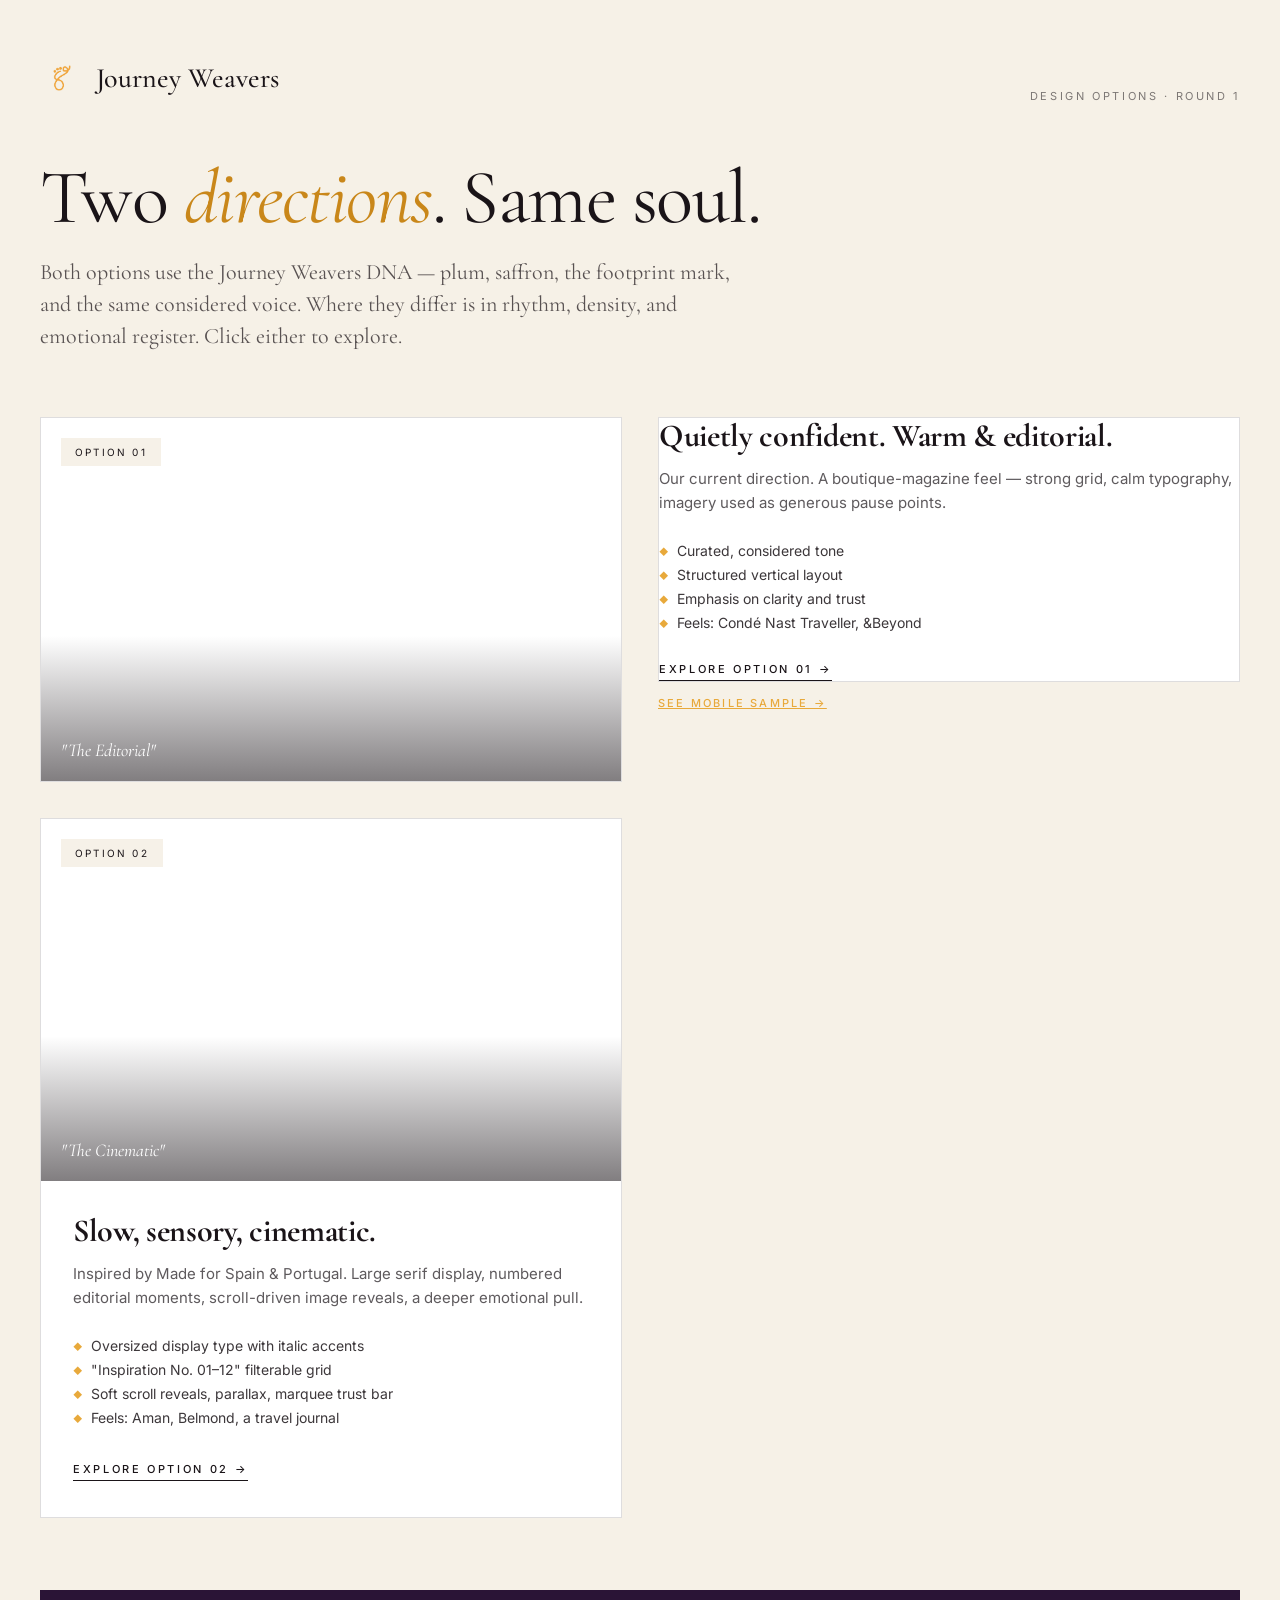
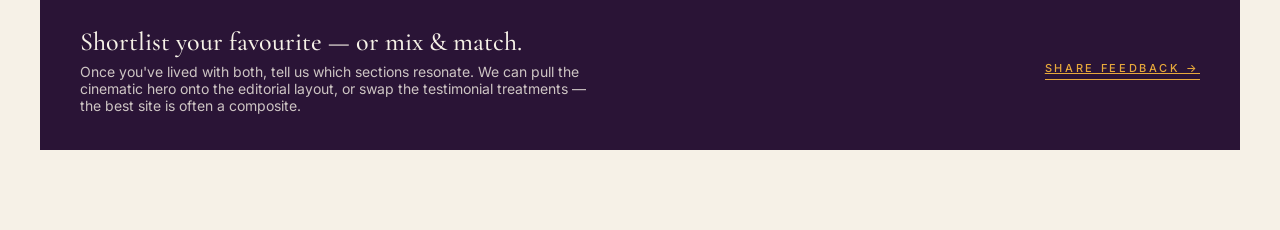
==== options.html @ 50d957d8 "Initial commit: Journey Weavers site" ====
<!doctype html>
<html lang="en">
<head>
<meta charset="utf-8"/>
<meta name="viewport" content="width=device-width,initial-scale=1"/>
<title>Journey Weavers — Design Options</title>
<link rel="preconnect" href="https://fonts.googleapis.com"/>
<link rel="preconnect" href="https://fonts.gstatic.com" crossorigin/>
<link href="https://fonts.googleapis.com/css2?family=Cormorant+Garamond:ital,wght@0,400;0,500;1,400&family=Inter:wght@400;500;600&display=swap" rel="stylesheet"/>
<template id="__bundler_thumbnail">
<svg xmlns="http://www.w3.org/2000/svg" viewBox="0 0 400 280" width="100%" height="100%">
<rect width="400" height="280" fill="#2A1436"/>
<circle cx="200" cy="110" r="38" fill="#E8A93B"/>
<text x="200" y="200" text-anchor="middle" fill="#F6F1E7" font-family="Georgia, serif" font-size="26" font-style="italic">Journey Weavers</text>
<text x="200" y="230" text-anchor="middle" fill="#E8A93B" font-family="Georgia, serif" font-size="12" letter-spacing="3">DESIGN OPTIONS</text>
</svg>
</template>
<style>
  :root{
    --plum:#2A1436;--saffron:#E8A93B;--paper:#F6F1E7;--ink:#1A1418;--hair:rgba(26,20,24,.14);
    --serif:"Cormorant Garamond",Georgia,serif;--sans:"Inter",system-ui,sans-serif;
  }
  *{box-sizing:border-box;margin:0;padding:0}
  body{background:var(--paper);color:var(--ink);font-family:var(--sans);-webkit-font-smoothing:antialiased;min-height:100vh}
  .wrap{max-width:1280px;margin:0 auto;padding:56px 40px 80px}
  header{display:flex;justify-content:space-between;align-items:baseline;margin-bottom:56px;gap:30px;flex-wrap:wrap}
  .brand{font-family:var(--serif);font-size:28px;font-weight:500;display:flex;align-items:center;gap:12px}
  .brand img{width:44px;height:44px;object-fit:contain;display:block;mix-blend-mode:multiply}
  .meta{font-size:11px;letter-spacing:.24em;text-transform:uppercase;color:rgba(26,20,24,.55)}
  h1{font-family:var(--serif);font-size:clamp(44px,6vw,84px);line-height:1.02;letter-spacing:-0.02em;font-weight:400;max-width:900px;margin-bottom:20px}
  h1 em{color:#C9871A;font-style:italic}
  .lede{font-family:var(--serif);font-size:22px;line-height:1.45;max-width:720px;color:rgba(26,20,24,.72);margin-bottom:64px}
  .grid{display:grid;grid-template-columns:1fr 1fr;gap:36px}
  .card{background:#fff;border:1px solid var(--hair);overflow:hidden;transition:transform .4s cubic-bezier(.2,.7,.2,1),box-shadow .4s;text-decoration:none;color:inherit;display:flex;flex-direction:column}
  .card:hover{transform:translateY(-6px);box-shadow:0 30px 60px -30px rgba(42,20,54,.35)}
  .card .preview{aspect-ratio:16/10;background:center/cover no-repeat;position:relative;overflow:hidden}
  .card .preview::after{content:"";position:absolute;inset:0;background:linear-gradient(180deg,transparent 60%,rgba(26,20,24,.55))}
  .card .tag{position:absolute;top:20px;left:20px;background:rgba(246,241,231,.95);padding:8px 14px;font-size:10px;letter-spacing:.22em;text-transform:uppercase;z-index:2}
  .card .label{position:absolute;bottom:20px;left:20px;color:#fff;font-family:var(--serif);font-size:18px;font-style:italic;z-index:2}
  .card .body{padding:32px 32px 36px}
  .card h2{font-family:var(--serif);font-size:32px;line-height:1.1;letter-spacing:-0.01em;margin-bottom:14px}
  .card p{font-size:15px;line-height:1.6;color:rgba(26,20,24,.7);margin-bottom:24px}
  .card .bullets{list-style:none;font-size:14px;line-height:1.7;color:rgba(26,20,24,.85);margin-bottom:28px}
  .card .bullets li{padding-left:18px;position:relative}
  .card .bullets li::before{content:"◆";position:absolute;left:0;color:var(--saffron);font-size:9px;top:5px}
  .card .go{display:inline-flex;align-items:center;gap:10px;font-size:11px;letter-spacing:.24em;text-transform:uppercase;font-weight:500;padding-bottom:4px;border-bottom:1px solid currentColor;width:fit-content}
  .note{margin-top:72px;padding:36px 40px;background:var(--plum);color:var(--paper);display:flex;justify-content:space-between;align-items:center;gap:30px;flex-wrap:wrap}
  .note h3{font-family:var(--serif);font-size:26px;font-weight:500}
  .note p{font-size:14px;opacity:.8;max-width:520px;margin-top:6px}
  @media (max-width:860px){.grid{grid-template-columns:1fr}.wrap{padding:32px 20px 60px}}

  /* preview bg images use CSS for offline reliability */
  .p-v1{background-image:url('assets/stock/rajasthan1.jpg')}
  .p-v2{background-image:url('assets/stock/hero3.jpg')}
</style>
</head>
<body>
<div class="wrap">
  <header>
    <div class="brand"><img src="assets/logo-mark.jpg" alt="Journey Weavers"/>Journey Weavers</div>
    <div class="meta">Design Options · Round 1</div>
  </header>

  <h1>Two <em>directions</em>. Same soul.</h1>
  <p class="lede">Both options use the Journey Weavers DNA — plum, saffron, the footprint mark, and the same considered voice. Where they differ is in rhythm, density, and emotional register. Click either to explore.</p>

  <div class="grid">
    <a class="card" href="journey-weavers.html">
      <div class="preview p-v1">
        <span class="tag">Option 01</span>
        <span class="label">"The Editorial"</span>
      </div>
      <div class="body">
        <h2>Quietly confident. Warm & editorial.</h2>
        <p>Our current direction. A boutique-magazine feel — strong grid, calm typography, imagery used as generous pause points.</p>
        <ul class="bullets">
          <li>Curated, considered tone</li>
          <li>Structured vertical layout</li>
          <li>Emphasis on clarity and trust</li>
          <li>Feels: Condé Nast Traveller, &Beyond</li>
        </ul>
        <span class="go">Explore Option 01 →</span>
        <a href="journey-weavers-mobile.html" style="display:block;margin-top:14px;font-size:11px;letter-spacing:.2em;text-transform:uppercase;color:var(--saffron);font-weight:500" onclick="event.stopPropagation()">See mobile sample →</a>
      </div>
    </a>

    <a class="card" href="Journey Weavers — Option 02 Cinematic.html">
      <div class="preview p-v2">
        <span class="tag">Option 02</span>
        <span class="label">"The Cinematic"</span>
      </div>
      <div class="body">
        <h2>Slow, sensory, cinematic.</h2>
        <p>Inspired by Made for Spain & Portugal. Large serif display, numbered editorial moments, scroll-driven image reveals, a deeper emotional pull.</p>
        <ul class="bullets">
          <li>Oversized display type with italic accents</li>
          <li>"Inspiration No. 01–12" filterable grid</li>
          <li>Soft scroll reveals, parallax, marquee trust bar</li>
          <li>Feels: Aman, Belmond, a travel journal</li>
        </ul>
        <span class="go">Explore Option 02 →</span>
      </div>
    </a>
  </div>

  <div class="note">
    <div>
      <h3>Shortlist your favourite — or mix & match.</h3>
      <p>Once you've lived with both, tell us which sections resonate. We can pull the cinematic hero onto the editorial layout, or swap the testimonial treatments — the best site is often a composite.</p>
    </div>
    <a href="mailto:hello@journeyweavers.in" style="color:var(--saffron);font-size:11px;letter-spacing:.24em;text-transform:uppercase;font-weight:500;white-space:nowrap;border-bottom:1px solid currentColor;padding-bottom:4px">Share feedback →</a>
  </div>
</div>
</body>
</html>
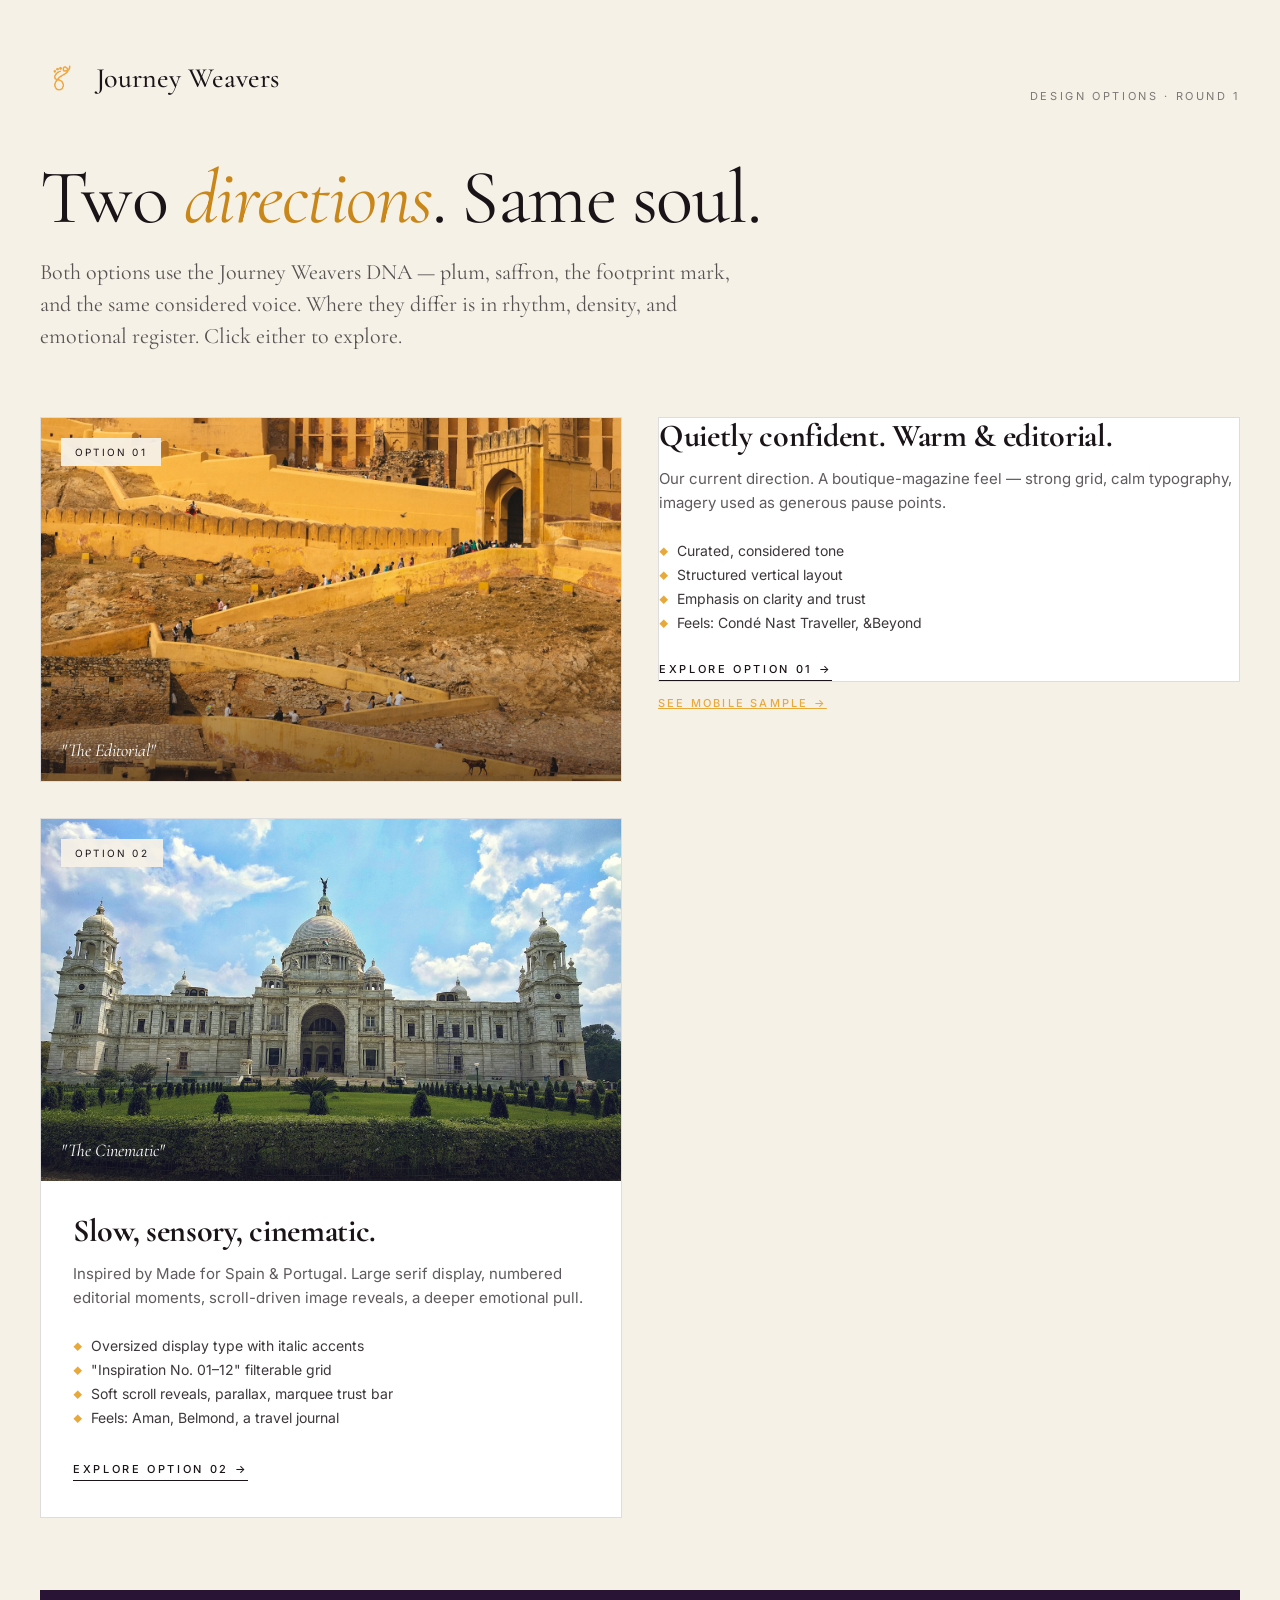
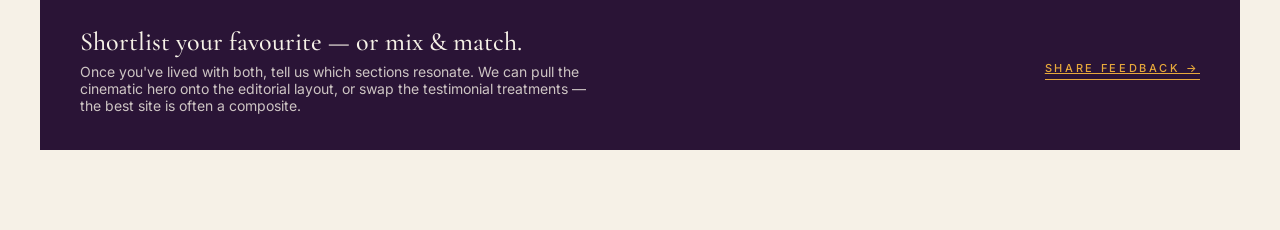
==== commit 41d5ba7f: "Fix CSS specificity so preview background images apply" ====
--- a/options.html
+++ b/options.html
@@ -50,8 +50,8 @@
   @media (max-width:860px){.grid{grid-template-columns:1fr}.wrap{padding:32px 20px 60px}}
 
   /* preview bg images use CSS for offline reliability */
-  .p-v1{background-image:url('assets/stock/rajasthan1.jpg')}
-  .p-v2{background-image:url('assets/stock/hero3.jpg')}
+  .card .p-v1{background-image:url('assets/stock/rajasthan1.jpg')}
+  .card .p-v2{background-image:url('assets/stock/hero3.jpg')}
 </style>
 </head>
 <body>
@@ -84,7 +84,7 @@
       </div>
     </a>
 
-    <a class="card" href="Journey Weavers — Option 02 Cinematic.html">
+    <a class="card" href="journey-weavers-cinematic.html">
       <div class="preview p-v2">
         <span class="tag">Option 02</span>
         <span class="label">"The Cinematic"</span>
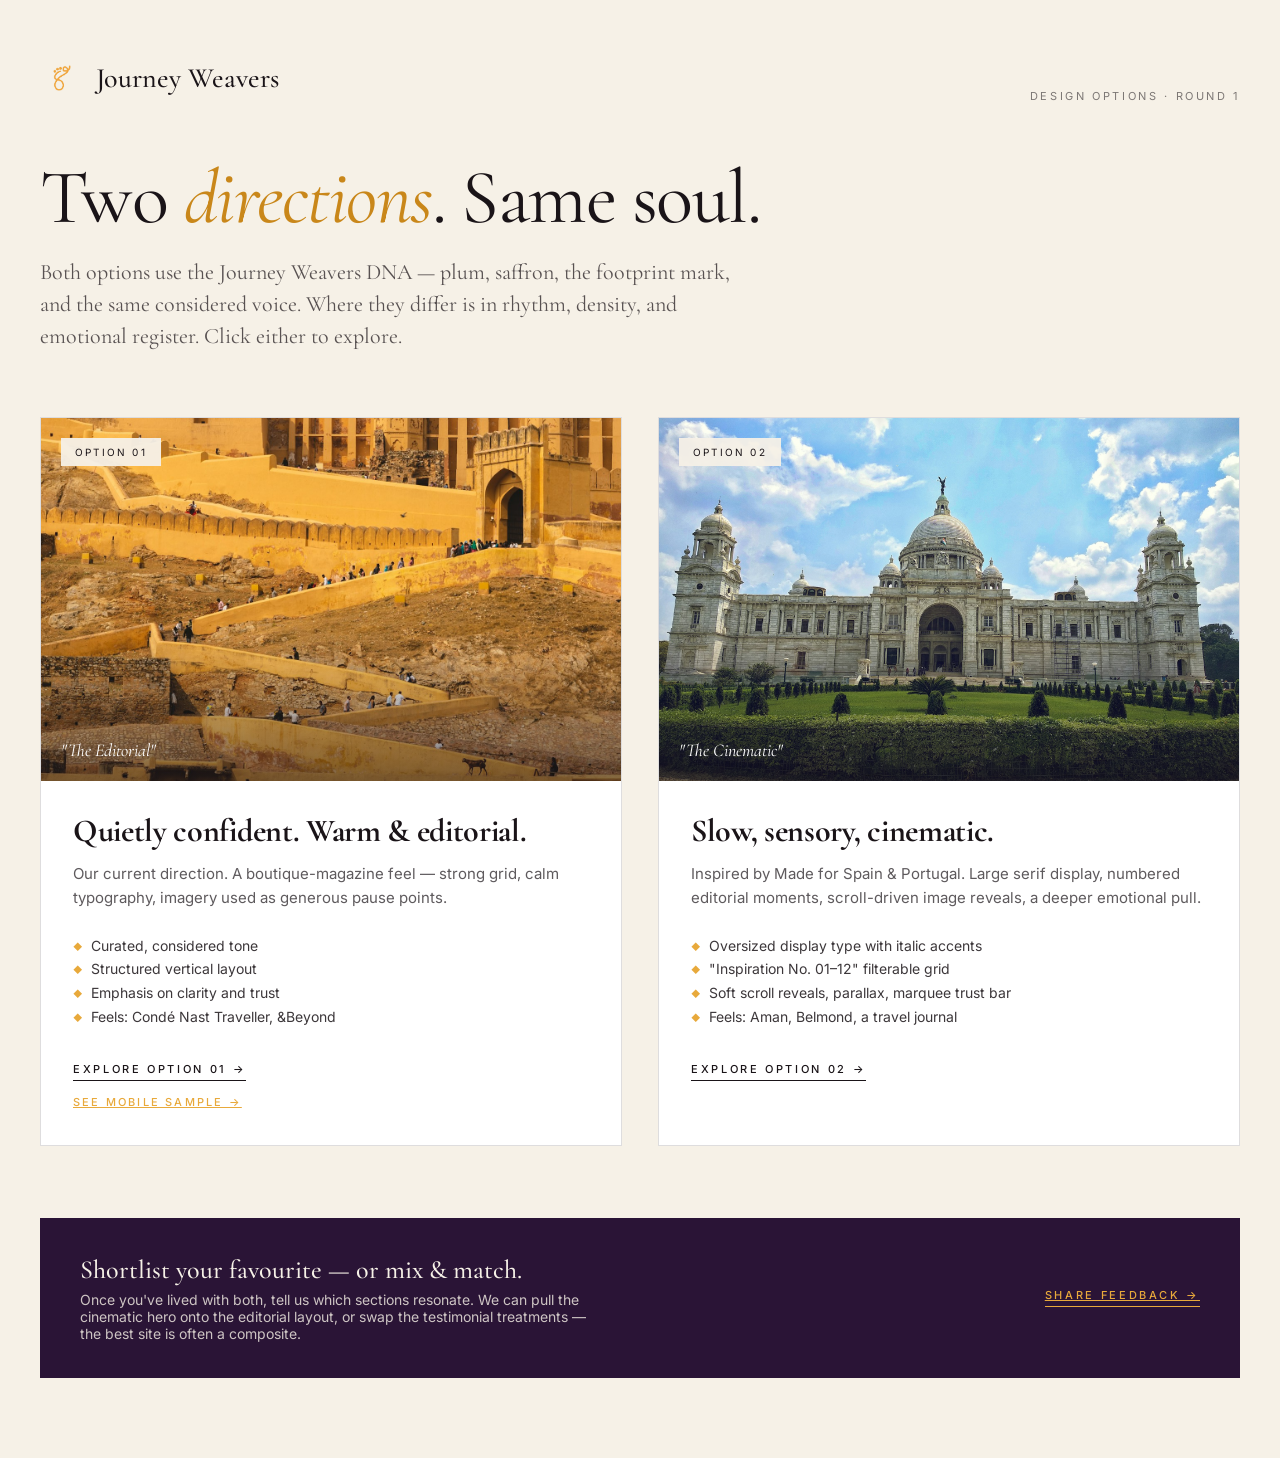
==== commit 4e7ede66: "Fix Option 01 layout: remove nested anchor (replace outer with clickable div)" ====
--- a/options.html
+++ b/options.html
@@ -65,7 +65,7 @@
   <p class="lede">Both options use the Journey Weavers DNA — plum, saffron, the footprint mark, and the same considered voice. Where they differ is in rhythm, density, and emotional register. Click either to explore.</p>
 
   <div class="grid">
-    <a class="card" href="journey-weavers.html">
+    <div class="card" role="link" tabindex="0" onclick="location.href='journey-weavers.html'" onkeydown="if(event.key==='Enter')location.href='journey-weavers.html'" style="cursor:pointer">
       <div class="preview p-v1">
         <span class="tag">Option 01</span>
         <span class="label">"The Editorial"</span>
@@ -82,7 +82,7 @@
         <span class="go">Explore Option 01 →</span>
         <a href="journey-weavers-mobile.html" style="display:block;margin-top:14px;font-size:11px;letter-spacing:.2em;text-transform:uppercase;color:var(--saffron);font-weight:500" onclick="event.stopPropagation()">See mobile sample →</a>
       </div>
-    </a>
+    </div>
 
     <a class="card" href="journey-weavers-cinematic.html">
       <div class="preview p-v2">
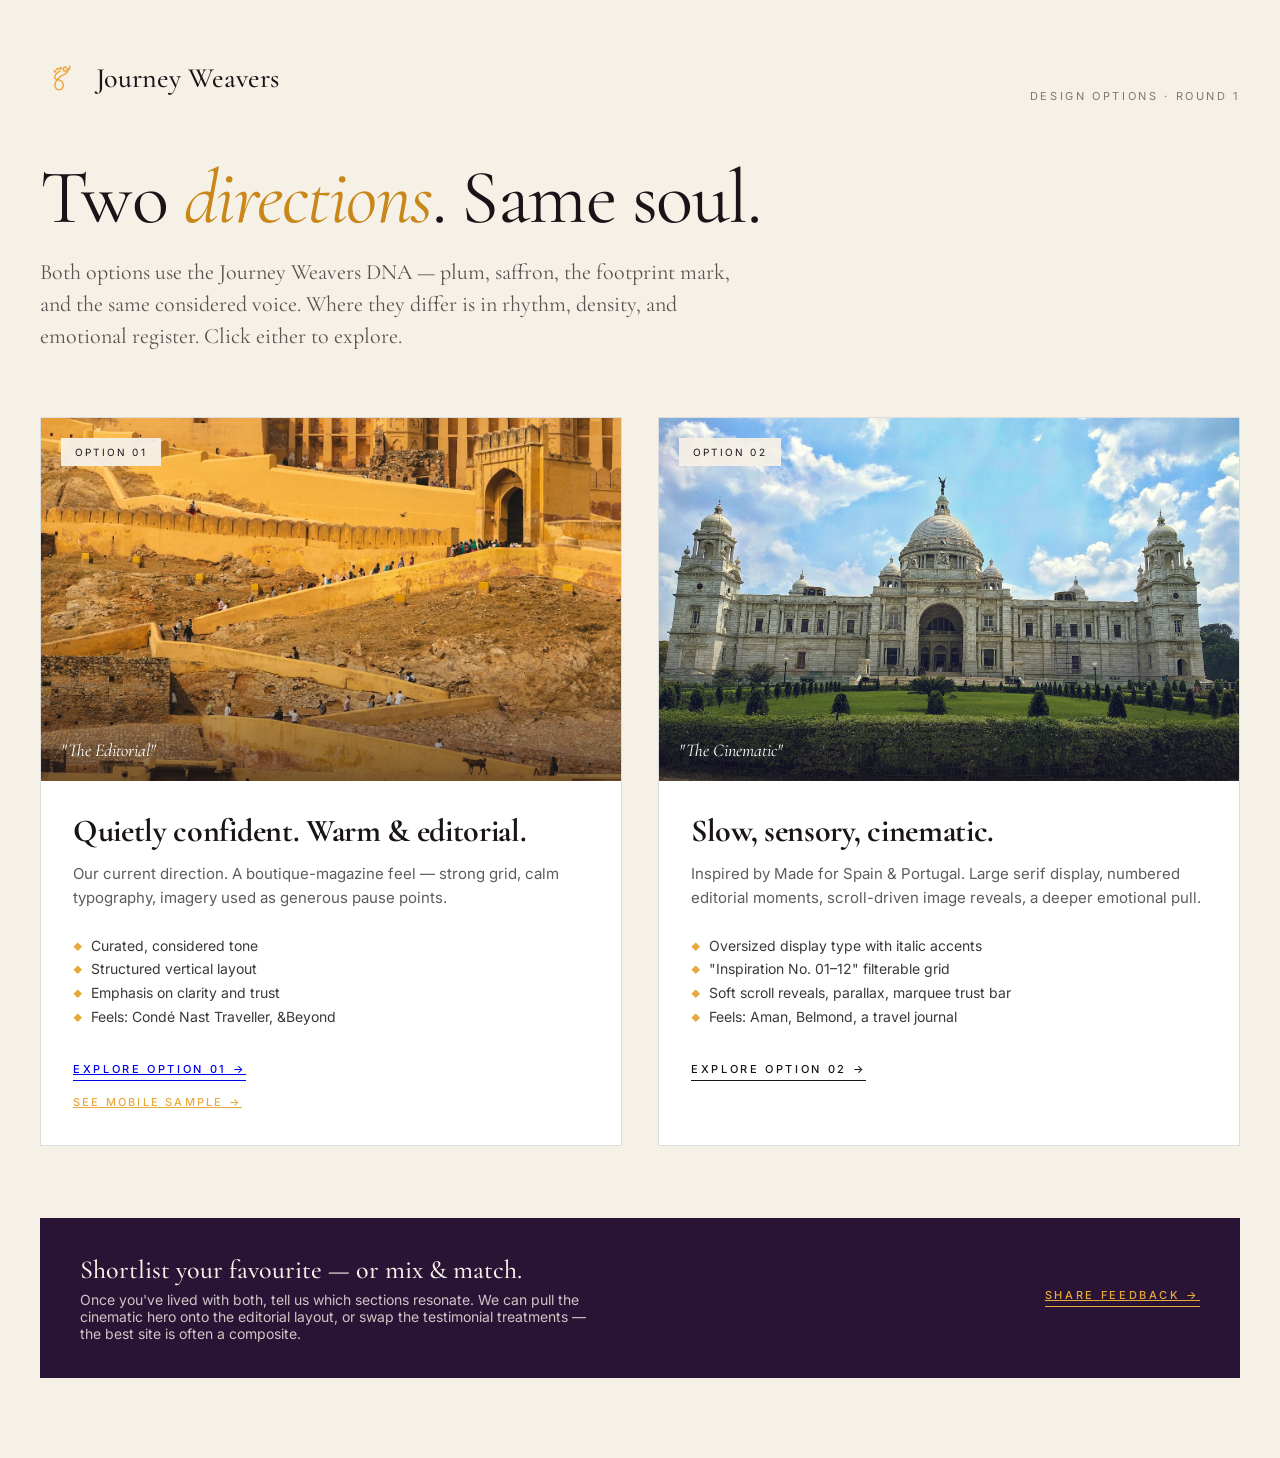
==== commit d3e65231: "Update options.html: img tags for previews, anchor CTA, lazy loading" ====
--- a/options.html
+++ b/options.html
@@ -33,8 +33,9 @@
   .grid{display:grid;grid-template-columns:1fr 1fr;gap:36px}
   .card{background:#fff;border:1px solid var(--hair);overflow:hidden;transition:transform .4s cubic-bezier(.2,.7,.2,1),box-shadow .4s;text-decoration:none;color:inherit;display:flex;flex-direction:column}
   .card:hover{transform:translateY(-6px);box-shadow:0 30px 60px -30px rgba(42,20,54,.35)}
-  .card .preview{aspect-ratio:16/10;background:center/cover no-repeat;position:relative;overflow:hidden}
-  .card .preview::after{content:"";position:absolute;inset:0;background:linear-gradient(180deg,transparent 60%,rgba(26,20,24,.55))}
+  .card .preview{aspect-ratio:16/10;position:relative;overflow:hidden;background:#2A1436}
+  .card .preview img{position:absolute;inset:0;width:100%;height:100%;object-fit:cover;display:block}
+  .card .preview::after{content:"";position:absolute;inset:0;background:linear-gradient(180deg,transparent 60%,rgba(26,20,24,.55));z-index:1}
   .card .tag{position:absolute;top:20px;left:20px;background:rgba(246,241,231,.95);padding:8px 14px;font-size:10px;letter-spacing:.22em;text-transform:uppercase;z-index:2}
   .card .label{position:absolute;bottom:20px;left:20px;color:#fff;font-family:var(--serif);font-size:18px;font-style:italic;z-index:2}
   .card .body{padding:32px 32px 36px}
@@ -48,10 +49,6 @@
   .note h3{font-family:var(--serif);font-size:26px;font-weight:500}
   .note p{font-size:14px;opacity:.8;max-width:520px;margin-top:6px}
   @media (max-width:860px){.grid{grid-template-columns:1fr}.wrap{padding:32px 20px 60px}}
-
-  /* preview bg images use CSS for offline reliability */
-  .card .p-v1{background-image:url('assets/stock/rajasthan1.jpg')}
-  .card .p-v2{background-image:url('assets/stock/hero3.jpg')}
 </style>
 </head>
 <body>
@@ -65,8 +62,9 @@
   <p class="lede">Both options use the Journey Weavers DNA — plum, saffron, the footprint mark, and the same considered voice. Where they differ is in rhythm, density, and emotional register. Click either to explore.</p>
 
   <div class="grid">
-    <div class="card" role="link" tabindex="0" onclick="location.href='journey-weavers.html'" onkeydown="if(event.key==='Enter')location.href='journey-weavers.html'" style="cursor:pointer">
-      <div class="preview p-v1">
+    <div class="card" role="link" tabindex="0" onclick="if(event.target.closest('a'))return;location.href='journey-weavers.html'" onkeydown="if(event.key==='Enter')location.href='journey-weavers.html'" style="cursor:pointer">
+      <div class="preview">
+        <img src="assets/stock/rajasthan1.jpg" alt="Editorial design preview" loading="lazy"/>
         <span class="tag">Option 01</span>
         <span class="label">"The Editorial"</span>
       </div>
@@ -79,13 +77,14 @@
           <li>Emphasis on clarity and trust</li>
           <li>Feels: Condé Nast Traveller, &Beyond</li>
         </ul>
-        <span class="go">Explore Option 01 →</span>
-        <a href="journey-weavers-mobile.html" style="display:block;margin-top:14px;font-size:11px;letter-spacing:.2em;text-transform:uppercase;color:var(--saffron);font-weight:500" onclick="event.stopPropagation()">See mobile sample →</a>
+        <a href="journey-weavers.html" class="go">Explore Option 01 →</a>
+        <a href="journey-weavers-mobile.html" style="display:block;margin-top:14px;font-size:11px;letter-spacing:.2em;text-transform:uppercase;color:var(--saffron);font-weight:500">See mobile sample →</a>
       </div>
     </div>
 
     <a class="card" href="journey-weavers-cinematic.html">
-      <div class="preview p-v2">
+      <div class="preview">
+        <img src="assets/stock/hero3.jpg" alt="Cinematic design preview" loading="lazy"/>
         <span class="tag">Option 02</span>
         <span class="label">"The Cinematic"</span>
       </div>
